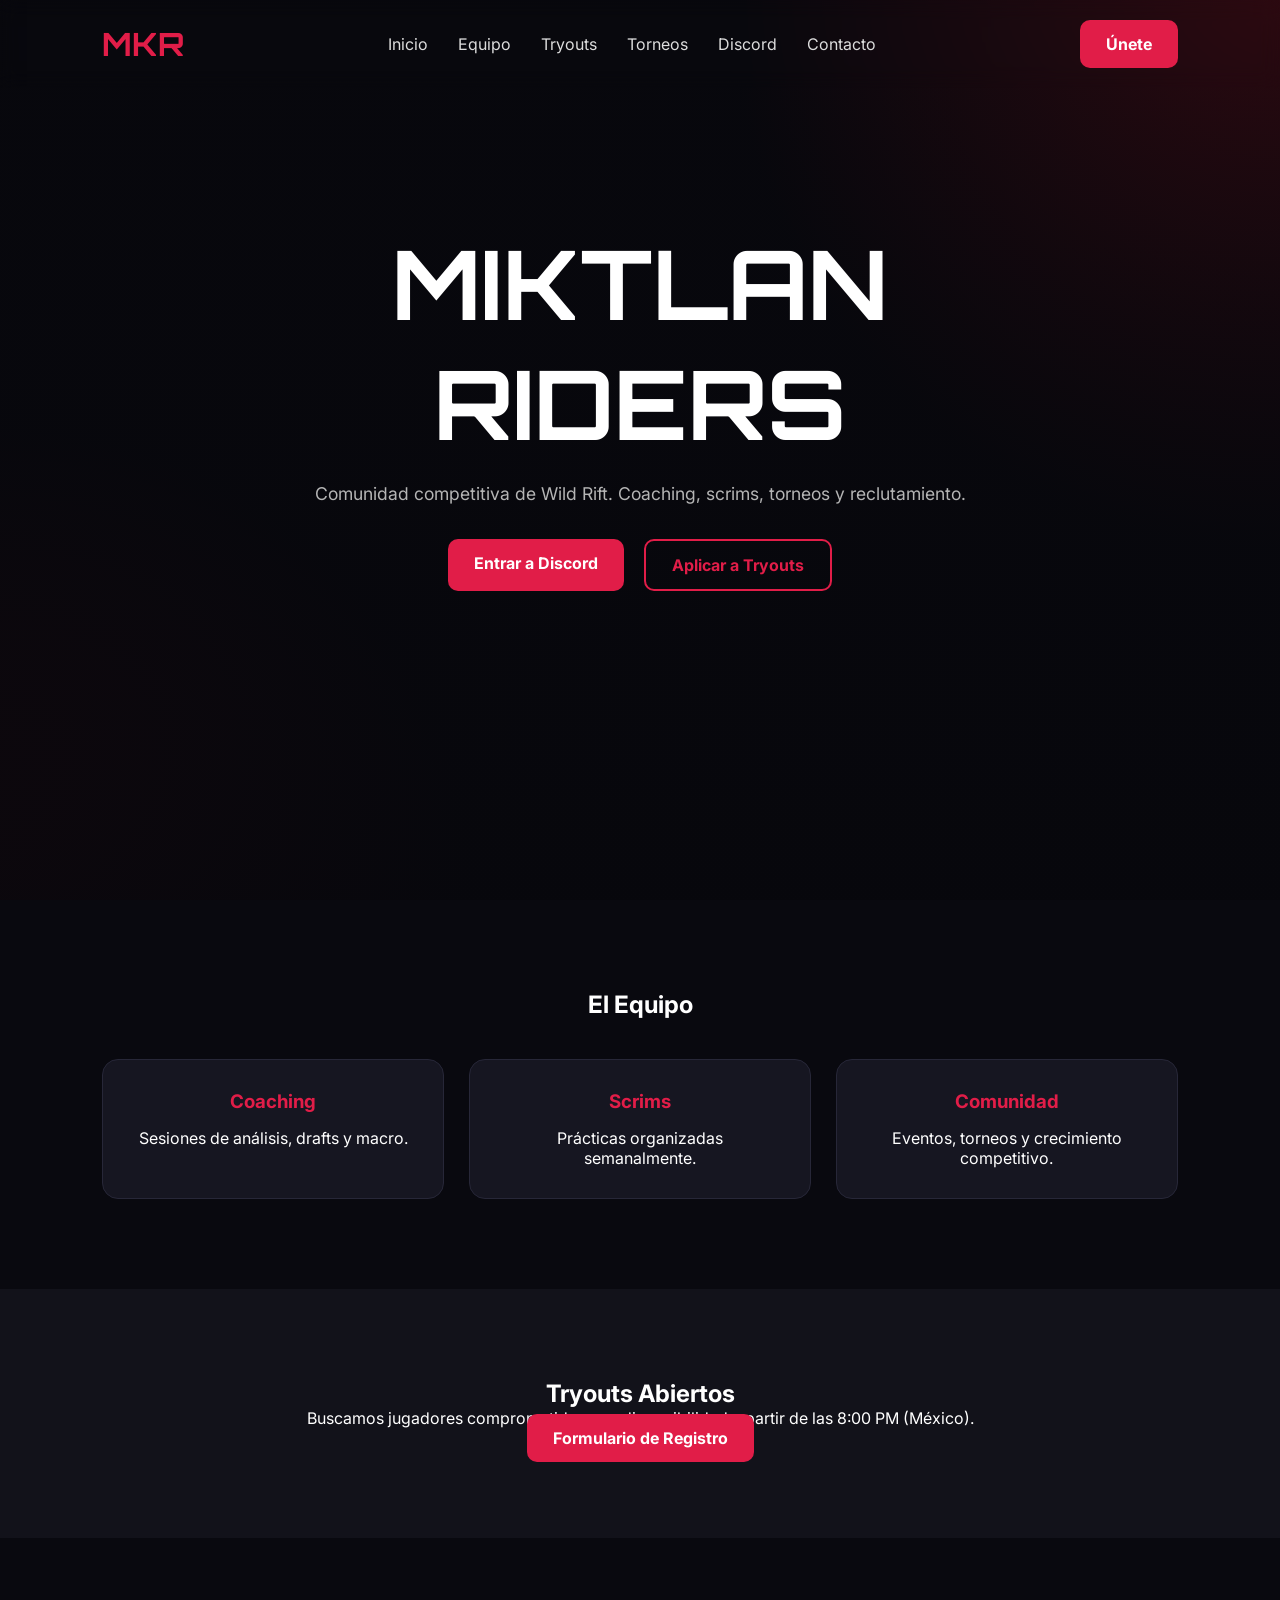
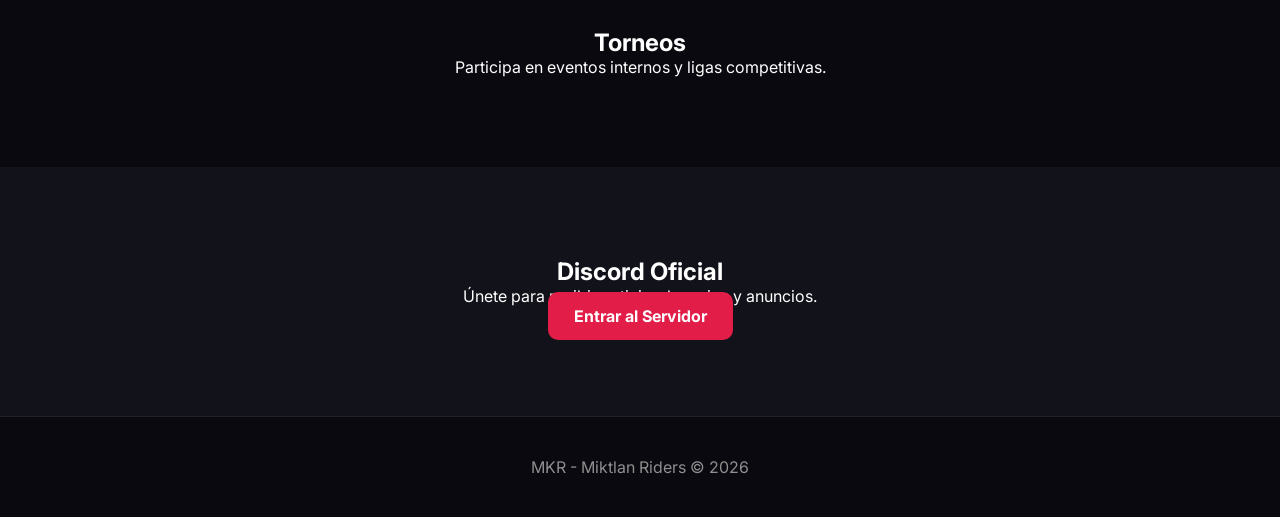
==== index.html @ 0d2a9fb3 "Add files via upload" ====
<!DOCTYPE html>
<html lang="es">
<head>
<meta charset="UTF-8">
<meta name="viewport" content="width=device-width, initial-scale=1.0">
<title>MKR - Miktlan Riders</title>
<link rel="stylesheet" href="style.css">
<link rel="preconnect" href="https://fonts.googleapis.com">
<link rel="preconnect" href="https://fonts.gstatic.com" crossorigin>
<link href="https://fonts.googleapis.com/css2?family=Orbitron:wght@400;600;700&family=Inter:wght@300;400;500;700&display=swap" rel="stylesheet">
</head>
<body>

<header class="hero">
  <nav class="navbar">
    <div class="logo">MKR</div>

    <ul class="menu">
      <li><a href="#inicio">Inicio</a></li>
      <li><a href="#equipo">Equipo</a></li>
      <li><a href="#tryouts">Tryouts</a></li>
      <li><a href="#torneos">Torneos</a></li>
      <li><a href="#discord">Discord</a></li>
      <li><a href="#contacto">Contacto</a></li>
    </ul>

    <a class="btn" href="#">Únete</a>
  </nav>

  <section class="hero-content" id="inicio">
    <h1>MIKTLAN RIDERS</h1>
    <p>Comunidad competitiva de Wild Rift. Coaching, scrims, torneos y reclutamiento.</p>

    <div class="hero-buttons">
      <a class="btn" href="#">Entrar a Discord</a>
      <a class="btn-outline" href="#tryouts">Aplicar a Tryouts</a>
    </div>
  </section>
</header>

<section class="section" id="equipo">
  <h2>El Equipo</h2>
  <div class="cards">
    <div class="card"><h3>Coaching</h3><p>Sesiones de análisis, drafts y macro.</p></div>
    <div class="card"><h3>Scrims</h3><p>Prácticas organizadas semanalmente.</p></div>
    <div class="card"><h3>Comunidad</h3><p>Eventos, torneos y crecimiento competitivo.</p></div>
  </div>
</section>

<section class="section dark" id="tryouts">
  <h2>Tryouts Abiertos</h2>
  <p>Buscamos jugadores comprometidos con disponibilidad a partir de las 8:00 PM (México).</p>
  <a class="btn" href="#">Formulario de Registro</a>
</section>

<section class="section" id="torneos">
  <h2>Torneos</h2>
  <p>Participa en eventos internos y ligas competitivas.</p>
</section>

<section class="section dark" id="discord">
  <h2>Discord Oficial</h2>
  <p>Únete para recibir noticias, horarios y anuncios.</p>
  <a class="btn" href="#">Entrar al Servidor</a>
</section>

<footer id="contacto">
  <p>MKR - Miktlan Riders © 2026</p>
</footer>

</body>
</html>
---- style.css ----
*{
  margin:0;
  padding:0;
  box-sizing:border-box;
}

body{
  background:#09090f;
  color:#fff;
  font-family:'Inter',sans-serif;
}

.hero{
  min-height:100vh;
  background:
    linear-gradient(rgba(7,7,12,.75),rgba(7,7,12,.95)),
    radial-gradient(circle at top right,#9b111e 0%,transparent 35%),
    radial-gradient(circle at bottom left,#5c0f18 0%,transparent 30%);
}

.navbar{
  display:flex;
  justify-content:space-between;
  align-items:center;
  padding:20px 8%;
  position:sticky;
  top:0;
  backdrop-filter:blur(10px);
}

.logo{
  font-family:'Orbitron',sans-serif;
  font-size:2rem;
  font-weight:700;
  color:#e11d48;
}

.menu{
  display:flex;
  list-style:none;
  gap:30px;
}

.menu a{
  color:#ddd;
  text-decoration:none;
  transition:.3s;
}

.menu a:hover{
  color:#e11d48;
}

.hero-content{
  max-width:800px;
  margin:auto;
  text-align:center;
  padding:15vh 20px;
}

.hero-content h1{
  font-family:'Orbitron',sans-serif;
  font-size:clamp(3rem,8vw,6rem);
  margin-bottom:20px;
}

.hero-content p{
  color:#b5b5b5;
  font-size:1.1rem;
  margin-bottom:35px;
}

.hero-buttons{
  display:flex;
  justify-content:center;
  gap:20px;
  flex-wrap:wrap;
}

.btn,.btn-outline{
  padding:14px 26px;
  border-radius:10px;
  text-decoration:none;
  font-weight:700;
}

.btn{
  background:#e11d48;
  color:white;
}

.btn-outline{
  border:2px solid #e11d48;
  color:#e11d48;
}

.section{
  padding:90px 8%;
  text-align:center;
}

.dark{
  background:#12121a;
}

.cards{
  display:grid;
  grid-template-columns:repeat(auto-fit,minmax(220px,1fr));
  gap:25px;
  margin-top:40px;
}

.card{
  background:#161621;
  border:1px solid #272738;
  padding:30px;
  border-radius:16px;
}

.card h3{
  margin-bottom:15px;
  color:#e11d48;
}

footer{
  padding:40px;
  text-align:center;
  color:#8f8f8f;
  border-top:1px solid #222;
}

@media(max-width:768px){
  .navbar{
    flex-direction:column;
    gap:20px;
  }

  .menu{
    flex-wrap:wrap;
    justify-content:center;
    gap:15px;
  }
}
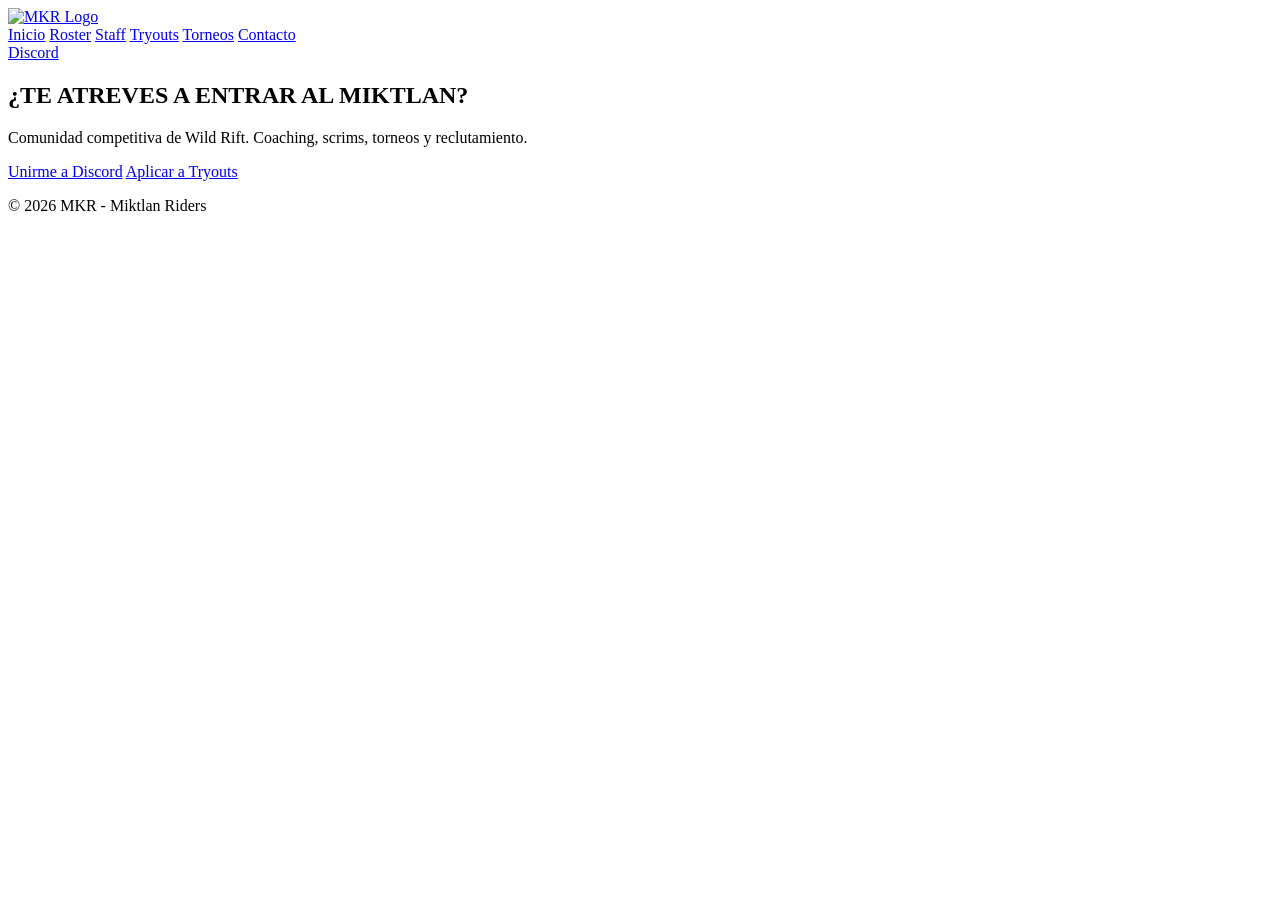
==== commit 7b7e9ad2: "Add files via upload" ====
--- a/index.html
+++ b/index.html
@@ -1,72 +1,31 @@
-<!DOCTYPE html>
-<html lang="es">
-<head>
-<meta charset="UTF-8">
-<meta name="viewport" content="width=device-width, initial-scale=1.0">
-<title>MKR - Miktlan Riders</title>
-<link rel="stylesheet" href="style.css">
-<link rel="preconnect" href="https://fonts.googleapis.com">
-<link rel="preconnect" href="https://fonts.gstatic.com" crossorigin>
-<link href="https://fonts.googleapis.com/css2?family=Orbitron:wght@400;600;700&family=Inter:wght@300;400;500;700&display=swap" rel="stylesheet">
-</head>
-<body>
-
-<header class="hero">
-  <nav class="navbar">
-    <div class="logo">MKR</div>
-
-    <ul class="menu">
-      <li><a href="#inicio">Inicio</a></li>
-      <li><a href="#equipo">Equipo</a></li>
-      <li><a href="#tryouts">Tryouts</a></li>
-      <li><a href="#torneos">Torneos</a></li>
-      <li><a href="#discord">Discord</a></li>
-      <li><a href="#contacto">Contacto</a></li>
-    </ul>
-
-    <a class="btn" href="#">Únete</a>
+<!DOCTYPE html><html lang='es'><head><meta charset='UTF-8'><meta name='viewport' content='width=device-width, initial-scale=1.0'><title>MKR</title><link rel='stylesheet' href='css/style.css'></head><body>
+<header class="header">
+  <nav class="nav">
+    <a href="index.html" class="brand">
+      <img src="img/logo.png" alt="MKR Logo">
+    </a>
+    <div class="links">
+      <a href="index.html">Inicio</a>
+      <a href="roster.html">Roster</a>
+      <a href="staff.html">Staff</a>
+      <a href="tryouts.html">Tryouts</a>
+      <a href="torneos.html">Torneos</a>
+      <a href="contacto.html">Contacto</a>
+    </div>
+    <a class="discord" href="https://discord.gg/NVhTcRVVN" target="_blank">Discord</a>
   </nav>
-
-  <section class="hero-content" id="inicio">
-    <h1>MIKTLAN RIDERS</h1>
-    <p>Comunidad competitiva de Wild Rift. Coaching, scrims, torneos y reclutamiento.</p>
-
-    <div class="hero-buttons">
-      <a class="btn" href="#">Entrar a Discord</a>
-      <a class="btn-outline" href="#tryouts">Aplicar a Tryouts</a>
-    </div>
-  </section>
 </header>
 
-<section class="section" id="equipo">
-  <h2>El Equipo</h2>
-  <div class="cards">
-    <div class="card"><h3>Coaching</h3><p>Sesiones de análisis, drafts y macro.</p></div>
-    <div class="card"><h3>Scrims</h3><p>Prácticas organizadas semanalmente.</p></div>
-    <div class="card"><h3>Comunidad</h3><p>Eventos, torneos y crecimiento competitivo.</p></div>
-  </div>
+<section class="hero">
+<h1>¿TE ATREVES A ENTRAR AL MIKTLAN?</h1>
+<p>Comunidad competitiva de Wild Rift. Coaching, scrims, torneos y reclutamiento.</p>
+<div class="buttons">
+<a class="btn" href="https://discord.gg/NVhTcRVVN" target="_blank">Unirme a Discord</a>
+<a class="btn alt" href="tryouts.html">Aplicar a Tryouts</a>
+</div>
 </section>
 
-<section class="section dark" id="tryouts">
-  <h2>Tryouts Abiertos</h2>
-  <p>Buscamos jugadores comprometidos con disponibilidad a partir de las 8:00 PM (México).</p>
-  <a class="btn" href="#">Formulario de Registro</a>
-</section>
-
-<section class="section" id="torneos">
-  <h2>Torneos</h2>
-  <p>Participa en eventos internos y ligas competitivas.</p>
-</section>
-
-<section class="section dark" id="discord">
-  <h2>Discord Oficial</h2>
-  <p>Únete para recibir noticias, horarios y anuncios.</p>
-  <a class="btn" href="#">Entrar al Servidor</a>
-</section>
-
-<footer id="contacto">
-  <p>MKR - Miktlan Riders © 2026</p>
+<footer>
+  <p>© 2026 MKR - Miktlan Riders</p>
 </footer>
-
-</body>
-</html>
+</body></html>
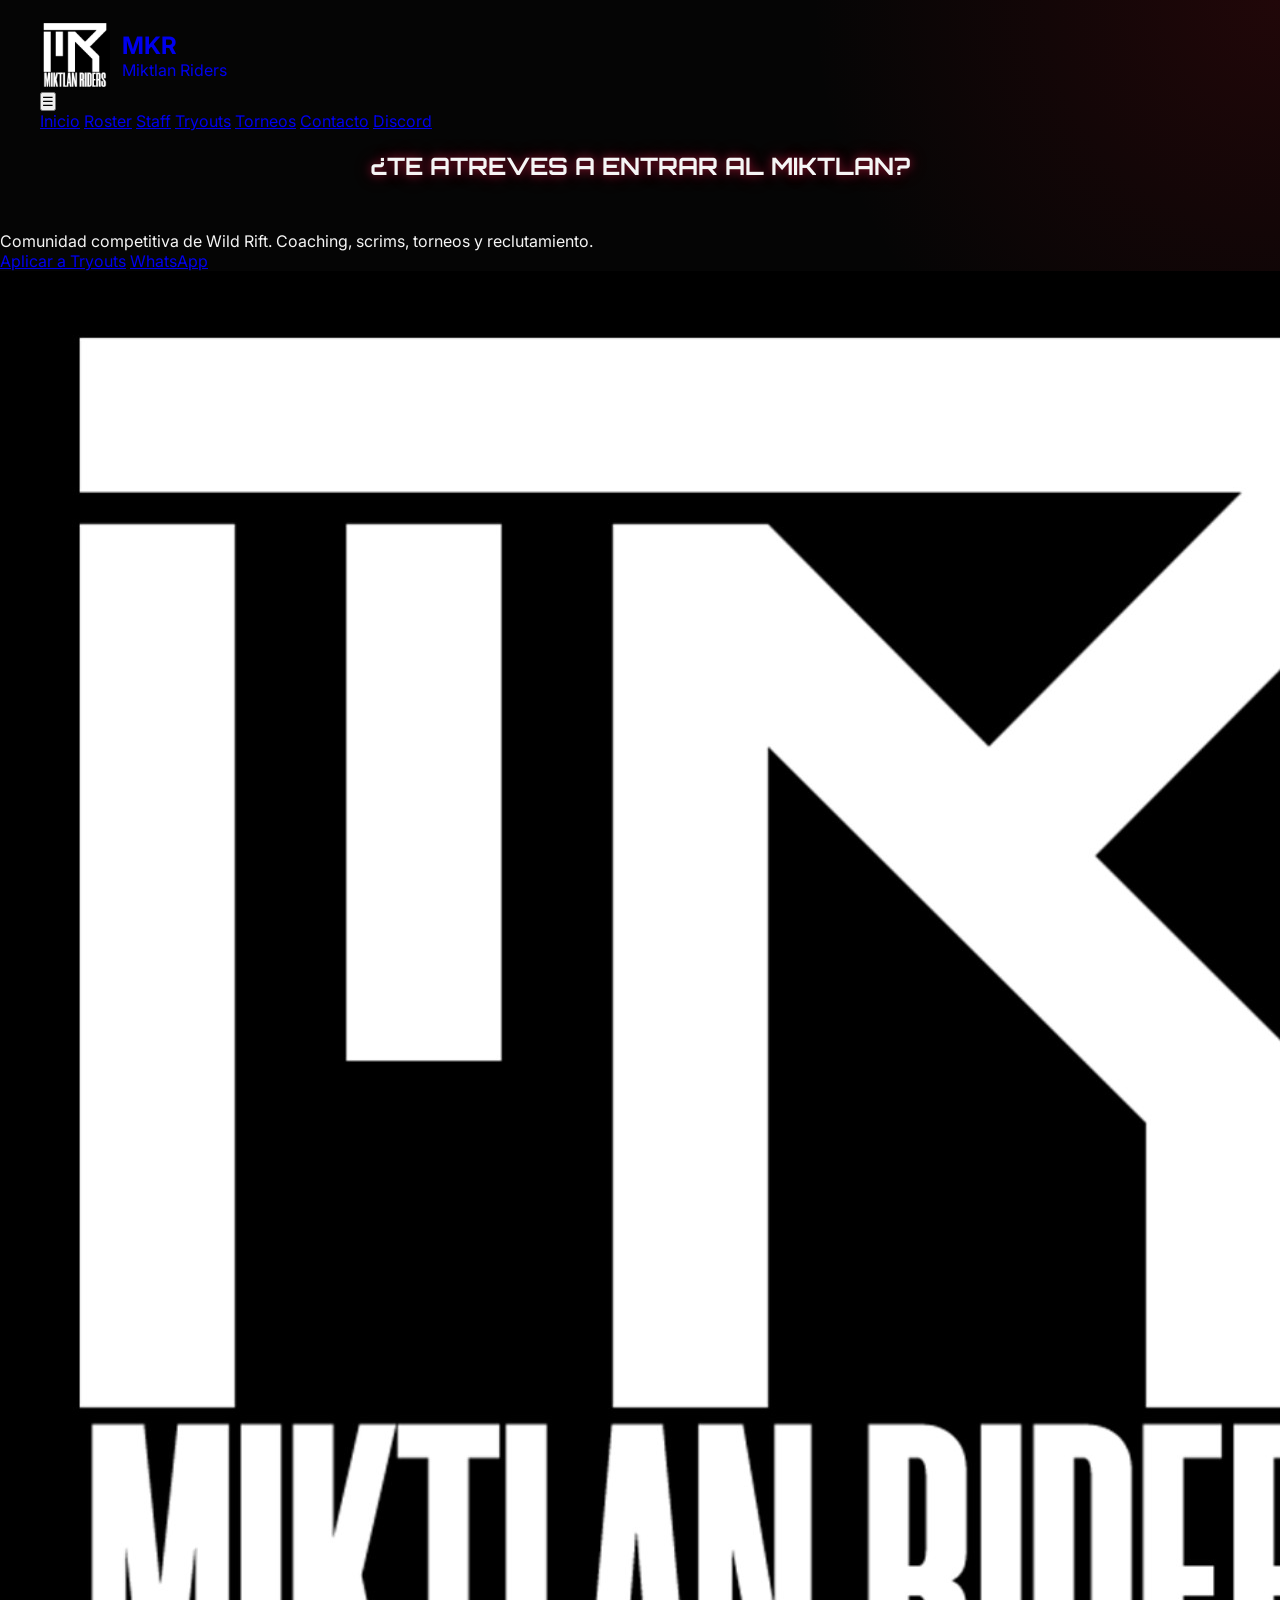
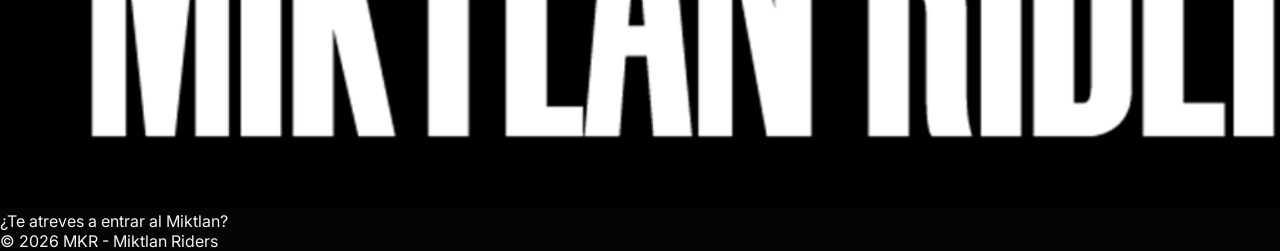
==== commit 746ce02d: "Add files via upload" ====
--- a/index.html
+++ b/index.html
@@ -1,31 +1,47 @@
-<!DOCTYPE html><html lang='es'><head><meta charset='UTF-8'><meta name='viewport' content='width=device-width, initial-scale=1.0'><title>MKR</title><link rel='stylesheet' href='css/style.css'></head><body>
+<!DOCTYPE html><html lang='es'><head>
+<meta charset='UTF-8'><meta name='viewport' content='width=device-width,initial-scale=1'>
+<title>MKR - Miktlan Riders</title>
+<link rel='stylesheet' href='css/style.css'>
+</head><body>
 <header class="header">
-  <nav class="nav">
-    <a href="index.html" class="brand">
-      <img src="img/logo.png" alt="MKR Logo">
-    </a>
-    <div class="links">
-      <a href="index.html">Inicio</a>
-      <a href="roster.html">Roster</a>
-      <a href="staff.html">Staff</a>
-      <a href="tryouts.html">Tryouts</a>
-      <a href="torneos.html">Torneos</a>
-      <a href="contacto.html">Contacto</a>
-    </div>
-    <a class="discord" href="https://discord.gg/NVhTcRVVN" target="_blank">Discord</a>
-  </nav>
+<nav class="nav container">
+<a href="index.html" class="brand">
+<img src="img/logo.png" alt="MKR Logo">
+<div>
+<h2>MKR</h2>
+<span>Miktlan Riders</span>
+</div>
+</a>
+
+<button class="menu-toggle">☰</button>
+
+<div class="menu">
+<a href="index.html">Inicio</a>
+<a href="roster.html">Roster</a>
+<a href="staff.html">Staff</a>
+<a href="tryouts.html">Tryouts</a>
+<a href="torneos.html">Torneos</a>
+<a href="contacto.html">Contacto</a>
+<a class="discord" target="_blank" href="https://discord.gg/NVhTcRVVN">Discord</a>
+</div>
+</nav>
 </header>
 
-<section class="hero">
+<section class='hero container'>
+<div class='hero-text fade-up'>
 <h1>¿TE ATREVES A ENTRAR AL MIKTLAN?</h1>
 <p>Comunidad competitiva de Wild Rift. Coaching, scrims, torneos y reclutamiento.</p>
-<div class="buttons">
-<a class="btn" href="https://discord.gg/NVhTcRVVN" target="_blank">Unirme a Discord</a>
-<a class="btn alt" href="tryouts.html">Aplicar a Tryouts</a>
+<div class='actions'>
+<a class='btn' href='tryouts.html'>Aplicar a Tryouts</a>
+<a class='btn outline' target='_blank' href='https://chat.whatsapp.com/DvzSPPHPJJXGDVjCHU0QPR'>WhatsApp</a>
 </div>
+</div>
+<img class='hero-logo floating' src='img/logo.png'>
 </section>
 
 <footer>
-  <p>© 2026 MKR - Miktlan Riders</p>
+<p>¿Te atreves a entrar al Miktlan?</p>
+<p>© 2026 MKR - Miktlan Riders</p>
 </footer>
+<script src="js/main.js"></script>
 </body></html>
--- a/css/style.css
+++ b/css/style.css
@@ -0,0 +1,103 @@
+@import url('https://fonts.googleapis.com/css2?family=Orbitron:wght@500;700&family=Inter:wght@300;400;600&display=swap');
+
+*{margin:0;padding:0;box-sizing:border-box}
+
+body{
+font-family:Inter,sans-serif;
+color:#f5f5f5;
+background:
+radial-gradient(circle at top right, rgba(193,18,31,.15), transparent 30%),
+radial-gradient(circle at bottom left, rgba(225,29,72,.1), transparent 30%),
+#050505;
+background-attachment:fixed;
+}
+
+.header{padding:20px}
+
+.nav{max-width:1200px;margin:auto}
+
+.brand{
+display:flex;
+align-items:center;
+gap:12px;
+text-decoration:none;
+}
+
+.brand img{height:70px}
+
+.brand-text{display:flex;flex-direction:column}
+
+.brand-title{
+font-family:'Orbitron',sans-serif;
+font-size:1.4rem;
+font-weight:700;
+color:#fff;
+}
+
+.brand-subtitle{
+color:#c1121f;
+font-size:.85rem;
+letter-spacing:1px;
+}
+
+.content{
+max-width:1200px;
+margin:auto;
+padding:40px 20px 80px;
+}
+
+h1{
+font-family:'Orbitron',sans-serif;
+text-align:center;
+margin-bottom:50px;
+text-shadow:0 0 10px rgba(225,29,72,.6),0 0 20px rgba(225,29,72,.3);
+}
+
+.roster-container{
+display:grid;
+grid-template-columns:repeat(auto-fit,minmax(250px,1fr));
+gap:30px;
+}
+
+.player-card{
+background:rgba(255,255,255,.05);
+border:1px solid rgba(255,255,255,.1);
+backdrop-filter:blur(10px);
+border-radius:20px;
+overflow:hidden;
+opacity:0;
+transform:translateY(40px);
+transition:all .5s ease;
+}
+
+.player-card.show{
+opacity:1;
+transform:translateY(0);
+}
+
+.player-card:hover{
+transform:translateY(-10px);
+border-color:#c1121f;
+box-shadow:0 0 25px rgba(193,18,31,.5);
+}
+
+.player-card img{
+width:100%;
+height:280px;
+object-fit:contain;
+background:#111;
+padding:20px;
+}
+
+.player-info{padding:20px}
+
+.role{
+color:#e11d48;
+font-size:.85rem;
+font-weight:700;
+letter-spacing:2px;
+}
+
+.player-info h3{margin-top:10px;font-size:1.6rem}
+
+.player-info p{margin-top:8px;color:#aaa}
